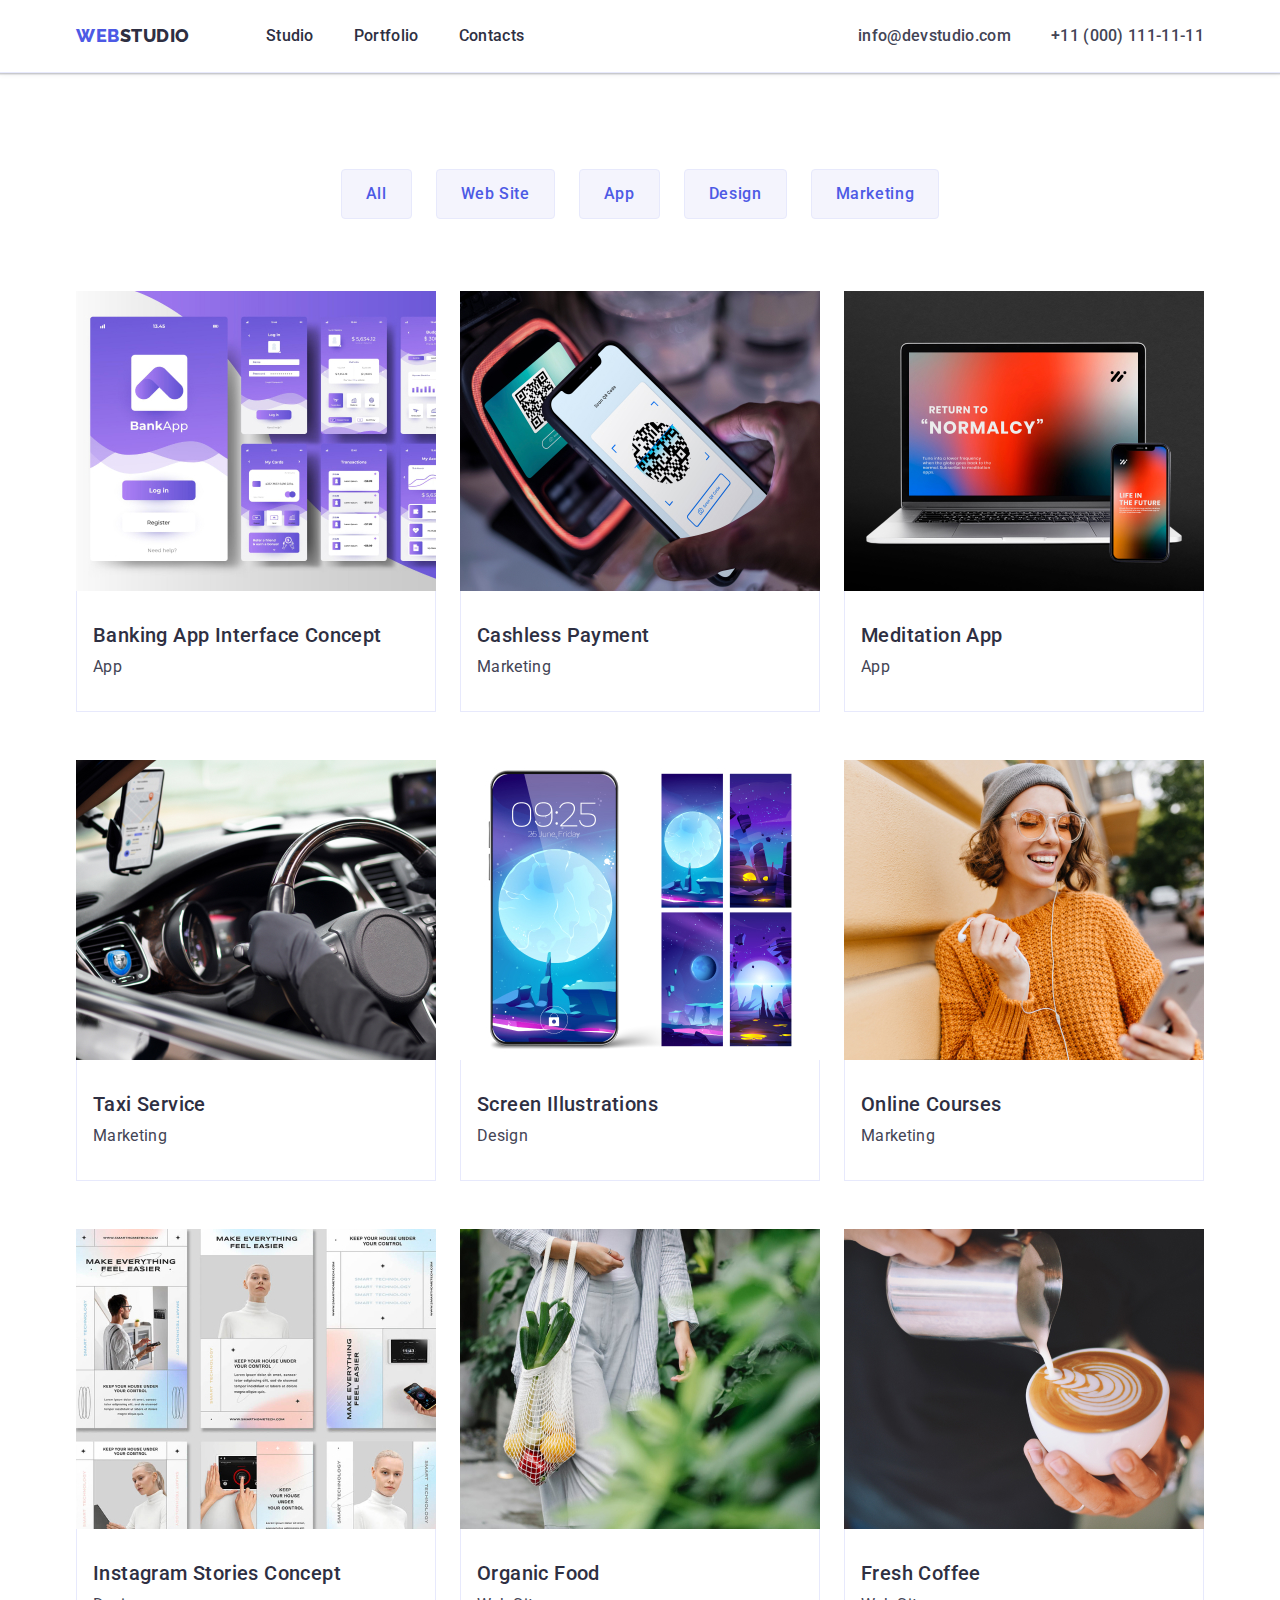
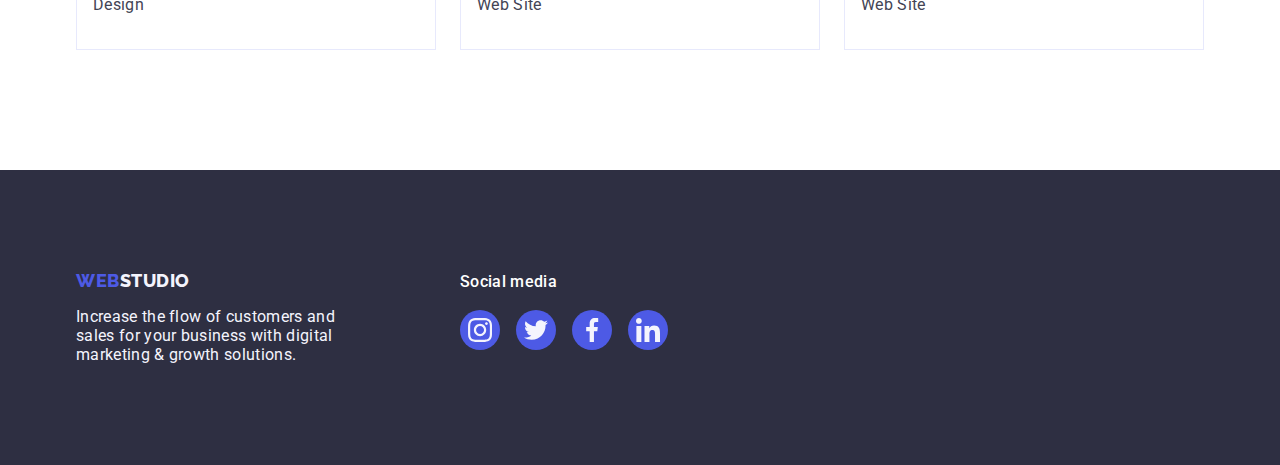
==== portfolio.html @ 4e4bcc1c "commit to main" ====
<!DOCTYPE html>
<html lang="en">
  <head>
    <meta charset="UTF-8" />
    <meta http-equiv="X-UA-Compatible" content="IE=edge" />
    <meta name="viewport" content="width=device-width, initial-scale=1.0" />
    <link
      rel="stylesheet"
      href="https://cdnjs.cloudflare.com/ajax/libs/modern-normalize/1.1.0/modern-normalize.min.css"
    />
    <title>Portfolio</title>
    <link rel="preconnect" href="https://fonts.googleapis.com" />
    <link rel="preconnect" href="https://fonts.gstatic.com" crossorigin />
    <link
      href="https://fonts.googleapis.com/css2?family=Raleway:wght@800&family=Roboto:wght@400;500;700;900&display=swap"
      rel="stylesheet"
    />
    <link rel="stylesheet" href="./css/styles.css" />
  </head>
  <body>
    <header class="page-header page-header-position">
      <div class="container header-position">
        <nav class="page-navigation nav-position">
          <a class="logo-web link logo-position" href="./index.html"
            >WEB<span class="logo_studio">Studio</span>
          </a>

          <ul class="navigation_list list menu-position">
            <li class="menu-item">
              <a class="menu-link link" href="./index.html">Studio</a>
            </li>

            <li class="menu-item">
              <a class="menu-link link" href="./portfolio.html">Portfolio</a>
            </li>

            <li class="menu-item">
              <a class="menu-link link" href="">Contacts</a>
            </li>
          </ul>
        </nav>
        <address class="header-addres adress-main">
          <ul class="header-addres-list list addres-position">
            <li>
              <a
                class="header-addres-cont link menu-link"
                href="mailto:info@devstudio.com"
                >info@devstudio.com</a
              >
            </li>
            <li>
              <a
                class="header-addres-cont link menu-link"
                href="tel:+110001111111"
                >+11 (000) 111-11-11</a
              >
            </li>
          </ul>
        </address>
      </div>
    </header>

    <main>
      <section class="section-portfolio">
        <div class="container">
          <h1 class="visually-hidden">Our products</h1>
          <ul class="list list-button-position">
            <li class="list">
              <button
                class="hero-button-portfolio button-portfolio"
                type="button"
              >
                All
              </button>
            </li>
            <li>
              <button
                class="hero-button-portfolio button-portfolio"
                type="button"
              >
                Web Site
              </button>
            </li>
            <li>
              <button
                class="hero-button-portfolio button-portfolio"
                type="button"
              >
                App
              </button>
            </li>
            <li>
              <button
                class="hero-button-portfolio button-portfolio"
                type="button"
              >
                Design
              </button>
            </li>
            <li>
              <button
                class="hero-button-portfolio button-portfolio"
                type="button"
              >
                Marketing
              </button>
            </li>
          </ul>

          <ul class="list service-list">
            <li class="service-resorces">
              <a class="link link-service-resorces" href="">
                <img
                  src="./images/Portfolio/banking_app_interface.jpg"
                  alt="Banking App Interface Concept"
                  width="360"
                  height="300"
                />
                <div class="service-position">
                  <h2 class="head-text service-title service-head-text">
                    Banking App Interface Concept
                  </h2>
                  <p class="paragraph-text">App</p>
                </div>
              </a>
            </li>
            <li class="service-resorces">
              <a class="link link-service-resorces" href="">
                <img
                  src="./images/Portfolio/cashless_payment.jpg"
                  alt="Cashless Payment"
                  width="360"
                  height="300"
                />
                <div class="service-position">
                  <h2 class="head-text service-title service-head-text">
                    Cashless Payment
                  </h2>
                  <p class="paragraph-text">Marketing</p>
                </div>
              </a>
            </li>
            <li class="service-resorces">
              <a class="link link-service-resorces" href="">
                <img
                  src="./images/Portfolio/meditation_app.jpg"
                  alt="Meditation App"
                  width="360"
                  height="300"
                />
                <div class="service-position">
                  <h2 class="head-text service-title service-head-text">
                    Meditation App
                  </h2>
                  <p class="paragraph-text">App</p>
                </div>
              </a>
            </li>
            <li class="service-resorces">
              <a class="link link-service-resorces" href="">
                <img
                  src="./images/Portfolio/taxi_service.jpg"
                  alt="Taxi Service"
                />
                <div class="service-position">
                  <h2 class="head-text service-title service-head-text">
                    Taxi Service
                  </h2>
                  <p class="paragraph-text">Marketing</p>
                </div>
              </a>
            </li>
            <li class="service-resorces">
              <a class="link link-service-resorces" href="">
                <img
                  src="./images/Portfolio/screen_illustrations.jpg"
                  alt="Screen Illustrations"
                  width="360"
                  height="300"
                />
                <div class="service-position">
                  <h2 class="head-text service-title service-head-text">
                    Screen Illustrations
                  </h2>
                  <p class="paragraph-text">Design</p>
                </div>
              </a>
            </li>
            <li class="service-resorces">
              <a class="link link-service-resorces" href="">
                <img
                  src="./images/Portfolio/online_courses.jpg"
                  alt="Online Courses"
                />
                <div class="service-position">
                  <h2 class="head-text service-title service-head-text">
                    Online Courses
                  </h2>
                  <p class="paragraph-text">Marketing</p>
                </div>
              </a>
            </li>

            <li class="service-resorces">
              <a class="link link-service-resorces" href="">
                <img
                  src="./images/Portfolio/instagram_stories_concept.jpg"
                  alt="Instagram Stories Concept"
                  width="360"
                  height="300"
                />
                <div class="service-position">
                  <h2 class="head-text service-title service-head-text">
                    Instagram Stories Concept
                  </h2>
                  <p class="paragraph-text">Design</p>
                </div>
              </a>
            </li>
            <li class="service-resorces">
              <a class="link link-service-resorces" href="">
                <img
                  src="./images/Portfolio/organic_food.jpg"
                  alt="Organic Food"
                />
                <div class="service-position">
                  <h2 class="head-text service-title service-head-text">
                    Organic Food
                  </h2>
                  <p class="paragraph-text">Web Site</p>
                </div>
              </a>
            </li>
            <li class="service-resorces">
              <a class="link link-service-resorces" href="">
                <img
                  src="./images/Portfolio/fresh_coffee.jpg"
                  alt="Fresh Coffee"
                  width="360"
                  height="300"
                />
                <div class="service-position">
                  <h2 class="head-text service-title service-head-text">
                    Fresh Coffee
                  </h2>
                  <p class="paragraph-text">Web Site</p>
                </div>
              </a>
            </li>
          </ul>
        </div>
      </section>
    </main>
   <footer class="footer">
      <div class="container footer-position-social">
        <div class="footer-position">
          <a class="logo-web link footer-logo" href="./index.html"
            >WEB<span class="logo_studio-footer">Studio</span>
          </a>
          <p class="paragraph-text-footer footer-text">
            Increase the flow of customers and sales for your business with
            digital marketing & growth solutions.
          </p>
        </div>
        <div>
          <p class="social-media">Social media</p>
          <ul class="list social-list-footer">
            <li class="social-footer">
              <a href="" class="social-list-link-footer">
                <svg
                  class="social-list-icon"
                  aria-label="icon instagram"
                  width="24"
                  height="24"
                >
                  <use href="./images/icons.svg#icon-instagram"></use>
                </svg>
              </a>
            </li>
            <li class="social-footer">
              <a href="" class="social-list-link-footer">
                <svg
                  class="social-list-icon"
                  aria-label="icon twitter"
                  width="24"
                  height="24"
                >
                  <use href="./images/icons.svg#icon-twitter"></use>
                </svg>
              </a>
            </li>
            <li class="social-footer">
              <a href="" class="social-list-link-footer">
                <svg
                  class="social-list-icon"
                  aria-label="icon facebook"
                  width="24"
                  height="24"
                >
                  <use href="./images/icons.svg#icon-facebook"></use>
                </svg>
              </a>
            </li>
            <li class="social-footer">
              <a href="" class="social-list-link-footer">
                <svg
                  class="social-list-icon"
                  aria-label="icon linkedin"
                  width="24"
                  height="24"
                >
                  <use href="./images/icons.svg#icon-linkedin"></use>
                </svg>
              </a>
            </li>
          </ul>
        </div>
      </div>
    </footer>
  </body>
</html>
---- css/styles.css ----
:root {
  --contact-color: #434455;
  --link-color: #2e2f42;
}
.list {
  list-style: none;
}

.link {
  text-decoration: none;
}

h1,
h2,
h3,
h4,
p {
  margin-top: 0;
  margin-bottom: 0;
}

ul,
ol {
  margin-top: 0;
  margin-bottom: 0;
  padding-left: 0;
}
img {
  display: block;
}
.visually-hidden {
  position: absolute;
  width: 1px;
  height: 1px;
  margin: -1px;
  border: 0;
  padding: 0;
  white-space: nowrap;
  clip-path: inset(100%);
  clip: rect(0 0 0 0);
  overflow: hidden;
}
body {
  font-family: "Roboto", sans-serif;
  color: #434455;
  background-color: #ffffff;
}

.container {
  max-width: 1158px;
  padding: 0 15px;
  margin: 0 auto;
}

.section {
  padding-top: 120px;
  padding-bottom: 120px;
}
.page-header {
  border-bottom: 1px solid #e7e9fc;
  box-shadow: 0px 2px 1px rgba(46, 47, 66, 0.08),
    0px 1px 1px rgba(46, 47, 66, 0.16), 0px 1px 6px rgba(46, 47, 66, 0.08);
}

.header-position {
  display: flex;
  align-items: center;
}
.logo-position {
  margin-right: 76px;
  align-items: center;
}
.nav-position {
  display: flex;
  align-items: center;
}
.menu-position {
  display: flex;
  gap: 40px;
}

.adress-main {
  margin-left: auto;
}
.addres-position {
  display: flex;
  gap: 40px;
  padding: 24px 0 24px;
}

.hero-section {
  padding-top: 188px;
  padding-bottom: 188px;
}
.hero-text-position {
  max-width: 496px;
  margin: auto;
}

.hero-button-position {
  min-width: 169px;
  height: 56px;
  padding: 16px 32px;
  border-radius: 4px;
  border: none;
  margin-top: 48px;
  margin-left: auto;
  margin-right: auto;
  display: block;
  min-width: 169px;
}

.our-features-position {
  display: flex;
  align-items: center;
  gap: 24px;
}
.icon-item {
  display: flex;
  align-items: center;
  justify-content: center;
  height: 112px;
  width: 264px;
  background: #f4f4fd;
  border-radius: 4px;
  margin-bottom: 8px;
}

.information-item {
  width: 264px;
}
.description-title {
  margin-bottom: 8px;
}

.section-product-position {
  padding-bottom: 120px;
}
.doing-position {
  margin-bottom: 72px;
}
.product-position {
  display: flex;
  gap: 24px;
}
.customers-item{
  padding: 120px 0;
}
.container-team {
  padding-top: 32px;
  padding-bottom: 32px;
}
.our-team-position {
  display: flex;
  gap: 24px;
}
.card-description {
  padding-top: 32px;
  padding-bottom: 32px;
}
.team-name {
  text-align: center;
  margin-bottom: 8px;
}
.job-place {
  text-align: center;
  margin-bottom: 8px;
}
.social-list-icon {
  fill: #f4f4fd;
}
.social-list {
  display: flex;
  justify-content: center;
  gap: 24px;
}
.social-list-link:hover,
.social-list-link:focus {
  background-color: #404bbf;
}
.social-list-link {
  display: flex;
  justify-content: center;
  align-items: center;
  width: 40px;
  height: 40px;
  border-radius: 50%;
  background-color: #4d5ae5;
}
.customers-list-link {
  display: flex;
  align-items: center;
  justify-content: center;
  width: 100%;
  height: 88px;
  border-radius: 4px;
  border: 1px solid #8e8f99;
  color: #8e8f99;
}
.customers-item-list {
  display: flex;
  align-items: center;
  justify-content: center;
  gap: 24px;
  color: #8e8f99;

}
.customers-list-link:hover,
.customers-list-link:focus{
  color: #404bbf;
  border-color:  #404bbf;
}
.customers-list-link:hover .customers-list-icon,
.customers-list-link:focus .customers-list-icon{
  fill: #404bbf ;
   
}
.customers-list-icon
{
  fill: currentColor;
}


.customers-list-item {
  width: calc((100% - 120px) / 6);
}
.footer-logo {
  display: inline-block;
  margin-bottom: 16px;
}
.footer-text {
  width: 264px;
}
.social-media {
  font-style: normal;
  padding-top: 0;
  font-weight: 500;
  font-size: 16px;
  line-height: 1.5;
  letter-spacing: 0.02em;
  color: #ffffff;
  margin-bottom: 16px;
}
.footer-position {
  margin-left: 0px;
  margin-right: 120px;
}
.footer-position-social {
  display: flex;
  align-items: baseline;
}
.social-list-footer {
  display: flex;
  justify-content: center;
  gap: 16px;
}
.social-list-link-footer:focus,
.social-list-link-footer:hover {
  background-color: #31d0aa;
}
.social-list-link-footer {
  display: flex;
  justify-content: center;
  align-items: center;
  width: 40px;
  height: 40px;
  border-radius: 50%;
  background-color: #4d5ae5;
}
/* <portfolio> */

.section-portfolio {
  padding-top: 96px;
  padding-bottom: 120px;
}
.list-button-position {
  display: flex;
  align-items: center;
  justify-content: center;
  gap: 24px;
  margin-bottom: 72px;
}
.button-portfolio {
  padding: 12px 24px;
  border: 1px solid #e7e9fc;
  border-radius: 4px;
}
.button-portfolio:hover,
.button-portfolio:focus {
  box-shadow: 0px 3px 1px rgba(0, 0, 0, 0.1), 0px 2px 1px rgba(0, 0, 0, 0.08),
    0px 2px 2px rgba(0, 0, 0, 0.12);
  box-shadow: 0px 3px 1px rgba(0, 0, 0, 0.1), 0px 2px 1px rgba(0, 0, 0, 0.08),
    0px 2px 2px rgba(0, 0, 0, 0.12);
}

.service-head-text {
  margin-bottom: 8px;
}
.service-list {
  display: flex;
  flex-wrap: wrap;
  column-gap: 24px;
  row-gap: 48px;
}
.service-position {
  padding: 32px 16px;
  border: 1px solid #e7e9fc;
  border-top: none;
}
.link-service-resorces {
  display: block;
}
.link-service-resorces:hover,
.link-service-resorces:focus {
  box-shadow: 0px 1px 6px rgba(46, 47, 66, 0.08),
    0px 1px 1px rgba(46, 47, 66, 0.16), 0px 2px 1px rgba(46, 47, 66, 0.08);
}
/* </portfolio> */

.logo-web {
  text-transform: uppercase;
  font-family: "Raleway", sans-serif;
  font-weight: 800;
  font-size: 18px;
  line-height: 1.17;
  letter-spacing: 0.03em;
  color: #4d5ae5;
}
.logo_studio {
  color: #2e2f42;
}

.hero {
  max-width: 1440px;
  background-repeat: no-repeat;
  background-position: center;
  background-size: cover;
  margin: auto;
  background-image: linear-gradient(
      rgba(46, 47, 66, 0.7),
      rgba(46, 47, 66, 0.7)
    ),
    url(../images/people_office.jpg);
  background-color: rgba(46, 47, 66, 0.7);
}
.hero-button:hover,
.hero-button:focus {
  background-color: #404bbf;
}
.hero-button {
  cursor: pointer;
  font-family: "Roboto", sans-serif;
  font-style: normal;
  font-weight: 500;
  font-size: 16px;
  line-height: 1.5;
  letter-spacing: 0.04em;
  background-color: #4d5ae5;
  color: #ffffff;
}
.hero-button-portfolio {
  cursor: pointer;
  font-family: "Roboto", sans-serif;
  font-style: normal;
  font-weight: 500;
  font-size: 16px;
  line-height: 1.5;
  letter-spacing: 0.04em;
  background-color: #f4f4fd;
  color: #4d5ae5;
}
.hero-button-portfolio:hover,
.hero-button-portfolio:focus {
  background-color: #404bbf;
  color: #ffffff;
  border: 1px solid transparent;
}
.menu-link:hover {
  color: #404bbf;
}
.menu-link:focus {
  color: #404bbf;
}
.menu-link {
  font-weight: 500;
  font-size: 16px;
  text-decoration: none;
  line-height: 1.5;
  letter-spacing: 0.02em;
  color: var(--link-color);
  padding: 24px 0;
}

.header-addres-cont {
  color: var(--contact-color);
}
.header-addres {
  font-style: normal;
  color: var(--contact-color);
}
.hero-text {
  text-align: center;
  font-weight: 700;
  font-size: 56px;
  line-height: 1.07;
  letter-spacing: 0.02em;
  color: #ffffff;
}
.head-text {
  font-weight: 500;
  font-size: 20px;
  line-height: 1.2;
  letter-spacing: 0.02em;
  color: #2e2f42;
}
.paragraph-text {
  font-size: 16px;
  line-height: 1.5;
  letter-spacing: 0.02em;
  color: #434455;
}
.head-text-two {
  text-align: center;
  text-transform: capitalize;
  font-weight: 700;
  font-size: 36px;
  line-height: 1.11;
  color: #2e2f42;
}

.section-four {
  background-color: #f4f4fd;
}
.our-team-list {
  box-shadow: 0px 1px 6px rgba(46, 47, 66, 0.08),
    0px 1px 1px rgba(46, 47, 66, 0.16), 0px 2px 1px rgba(46, 47, 66, 0.08);
  background-color: #ffffff;
  border-radius: 0px 0px 4px 4px;
}
.head-text-product {
  text-align: center;
  margin-bottom: 72px;
  text-transform: capitalize;
  font-weight: 700;
  font-size: 36px;
  line-height: 1.11;
  letter-spacing: 0.02em;
  color: #2e2f42;
}
.customers-text {
  margin-bottom: 72px;
  font-family: "Roboto";
  font-style: normal;
  font-weight: 700;
  font-size: 36px;
  line-height: 1.1;
  text-align: center;
  color: #2e2f42;
}
.footer {
  padding: 100px 0 100px;
  background-color: #2e2f42;
}

.paragraph-text-footer {
  font-size: 16px;
  line-height: 1.2;
  letter-spacing: 0.02em;
  color: #f4f4fd;
}
.logo_studio-footer {
  color: #f4f4fd;
}
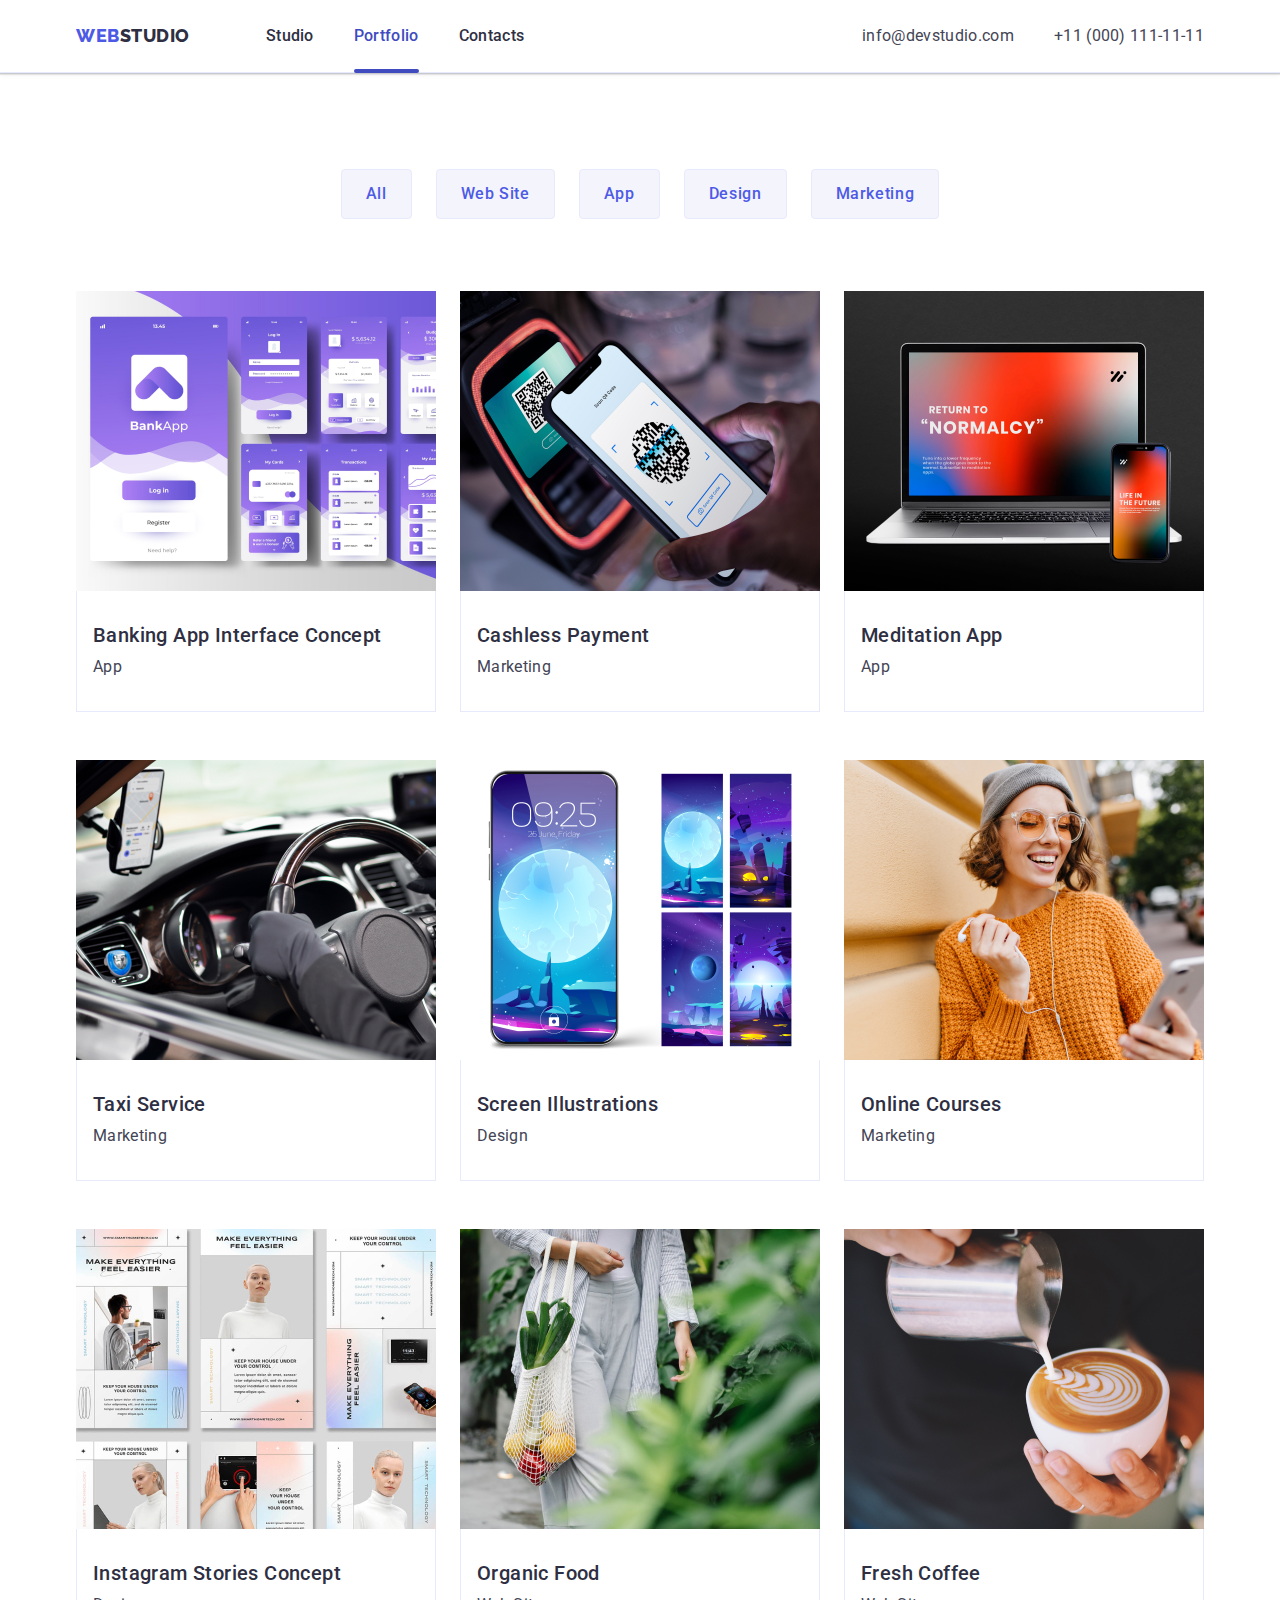
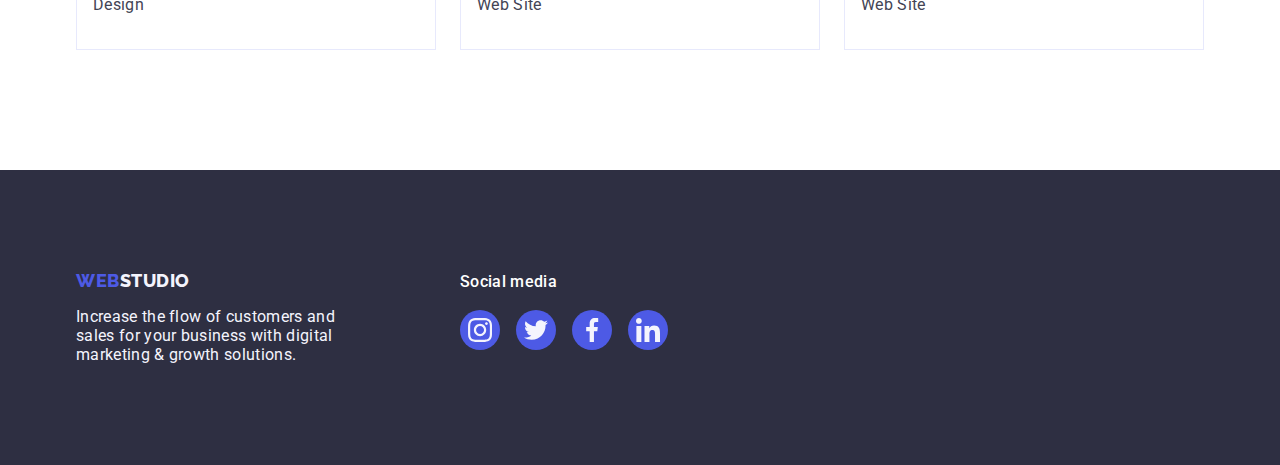
==== commit 2f579bc2: "commit to main" ====
--- a/portfolio.html
+++ b/portfolio.html
@@ -31,7 +31,11 @@
             </li>
 
             <li class="menu-item">
-              <a class="menu-link link" href="./portfolio.html">Portfolio</a>
+              <a
+                class="menu-link menu-link-activity link"
+                href="./portfolio.html"
+                >Portfolio</a
+              >
             </li>
 
             <li class="menu-item">
@@ -43,15 +47,13 @@
           <ul class="header-addres-list list addres-position">
             <li>
               <a
-                class="header-addres-cont link menu-link"
+                class="header-addres-cont link"
                 href="mailto:info@devstudio.com"
                 >info@devstudio.com</a
               >
             </li>
             <li>
-              <a
-                class="header-addres-cont link menu-link"
-                href="tel:+110001111111"
+              <a class="header-addres-cont link" href="tel:+110001111111"
                 >+11 (000) 111-11-11</a
               >
             </li>
@@ -110,12 +112,17 @@
           <ul class="list service-list">
             <li class="service-resorces">
               <a class="link link-service-resorces" href="">
-                <img
+                <div class="link-service-resorces-overlay"><img
                   src="./images/Portfolio/banking_app_interface.jpg"
                   alt="Banking App Interface Concept"
                   width="360"
                   height="300"
-                />
+                />  <p class="overlay text-overlay">
+                    14 Stylish and User-Friendly App Design Concepts · Task
+                    Manager App · Calorie Tracker App · Exotic Fruit Ecommerce
+                    App · Cloud Storage App
+                  </p>
+                </div>
                 <div class="service-position">
                   <h2 class="head-text service-title service-head-text">
                     Banking App Interface Concept
@@ -126,12 +133,19 @@
             </li>
             <li class="service-resorces">
               <a class="link link-service-resorces" href="">
-                <img
-                  src="./images/Portfolio/cashless_payment.jpg"
-                  alt="Cashless Payment"
-                  width="360"
-                  height="300"
-                />
+                <div class="link-service-resorces-overlay">
+                  <img
+                    src="./images/Portfolio/cashless_payment.jpg"
+                    alt="Cashless Payment"
+                    width="360"
+                    height="300"
+                  />
+                  <p class="overlay text-overlay">
+                    14 Stylish and User-Friendly App Design Concepts · Task
+                    Manager App · Calorie Tracker App · Exotic Fruit Ecommerce
+                    App · Cloud Storage App
+                  </p>
+                </div>
                 <div class="service-position">
                   <h2 class="head-text service-title service-head-text">
                     Cashless Payment
@@ -142,12 +156,17 @@
             </li>
             <li class="service-resorces">
               <a class="link link-service-resorces" href="">
-                <img
+                <div class="link-service-resorces-overlay"> <img
                   src="./images/Portfolio/meditation_app.jpg"
                   alt="Meditation App"
                   width="360"
                   height="300"
-                />
+                /> <p class="overlay text-overlay">
+                    14 Stylish and User-Friendly App Design Concepts · Task
+                    Manager App · Calorie Tracker App · Exotic Fruit Ecommerce
+                    App · Cloud Storage App
+                  </p>
+                </div>
                 <div class="service-position">
                   <h2 class="head-text service-title service-head-text">
                     Meditation App
@@ -158,10 +177,15 @@
             </li>
             <li class="service-resorces">
               <a class="link link-service-resorces" href="">
-                <img
+                <div class="link-service-resorces-overlay"> <img
                   src="./images/Portfolio/taxi_service.jpg"
                   alt="Taxi Service"
-                />
+                /><p class="overlay text-overlay">
+                    14 Stylish and User-Friendly App Design Concepts · Task
+                    Manager App · Calorie Tracker App · Exotic Fruit Ecommerce
+                    App · Cloud Storage App
+                  </p>
+                </div>
                 <div class="service-position">
                   <h2 class="head-text service-title service-head-text">
                     Taxi Service
@@ -172,12 +196,17 @@
             </li>
             <li class="service-resorces">
               <a class="link link-service-resorces" href="">
-                <img
+                 <div class="link-service-resorces-overlay"><img
                   src="./images/Portfolio/screen_illustrations.jpg"
                   alt="Screen Illustrations"
                   width="360"
                   height="300"
-                />
+                /><p class="overlay text-overlay">
+                    14 Stylish and User-Friendly App Design Concepts · Task
+                    Manager App · Calorie Tracker App · Exotic Fruit Ecommerce
+                    App · Cloud Storage App
+                  </p>
+                </div>
                 <div class="service-position">
                   <h2 class="head-text service-title service-head-text">
                     Screen Illustrations
@@ -188,10 +217,15 @@
             </li>
             <li class="service-resorces">
               <a class="link link-service-resorces" href="">
-                <img
+                 <div class="link-service-resorces-overlay"><img
                   src="./images/Portfolio/online_courses.jpg"
                   alt="Online Courses"
-                />
+                /><p class="overlay text-overlay">
+                    14 Stylish and User-Friendly App Design Concepts · Task
+                    Manager App · Calorie Tracker App · Exotic Fruit Ecommerce
+                    App · Cloud Storage App
+                  </p>
+                </div>
                 <div class="service-position">
                   <h2 class="head-text service-title service-head-text">
                     Online Courses
@@ -203,12 +237,17 @@
 
             <li class="service-resorces">
               <a class="link link-service-resorces" href="">
-                <img
+                <div class="link-service-resorces-overlay"><img
                   src="./images/Portfolio/instagram_stories_concept.jpg"
                   alt="Instagram Stories Concept"
                   width="360"
                   height="300"
-                />
+                /><p class="overlay text-overlay">
+                    14 Stylish and User-Friendly App Design Concepts · Task
+                    Manager App · Calorie Tracker App · Exotic Fruit Ecommerce
+                    App · Cloud Storage App
+                  </p>
+                </div>
                 <div class="service-position">
                   <h2 class="head-text service-title service-head-text">
                     Instagram Stories Concept
@@ -219,10 +258,15 @@
             </li>
             <li class="service-resorces">
               <a class="link link-service-resorces" href="">
-                <img
+               <div class="link-service-resorces-overlay"><img
                   src="./images/Portfolio/organic_food.jpg"
                   alt="Organic Food"
-                />
+                /><p class="overlay text-overlay">
+                    14 Stylish and User-Friendly App Design Concepts · Task
+                    Manager App · Calorie Tracker App · Exotic Fruit Ecommerce
+                    App · Cloud Storage App
+                  </p>
+                </div>
                 <div class="service-position">
                   <h2 class="head-text service-title service-head-text">
                     Organic Food
@@ -233,12 +277,17 @@
             </li>
             <li class="service-resorces">
               <a class="link link-service-resorces" href="">
-                <img
+                <div class="link-service-resorces-overlay"><img
                   src="./images/Portfolio/fresh_coffee.jpg"
                   alt="Fresh Coffee"
                   width="360"
                   height="300"
-                />
+                /><p class="overlay text-overlay">
+                    14 Stylish and User-Friendly App Design Concepts · Task
+                    Manager App · Calorie Tracker App · Exotic Fruit Ecommerce
+                    App · Cloud Storage App
+                  </p>
+                </div>
                 <div class="service-position">
                   <h2 class="head-text service-title service-head-text">
                     Fresh Coffee
@@ -251,7 +300,7 @@
         </div>
       </section>
     </main>
-   <footer class="footer">
+    <footer class="footer">
       <div class="container footer-position-social">
         <div class="footer-position">
           <a class="logo-web link footer-logo" href="./index.html"
--- a/css/styles.css
+++ b/css/styles.css
@@ -1,6 +1,7 @@
 :root {
   --contact-color: #434455;
   --link-color: #2e2f42;
+  --animation-active-duration:transform 500ms linear;
 }
 .list {
   list-style: none;
@@ -143,7 +144,7 @@
   display: flex;
   gap: 24px;
 }
-.customers-item{
+.customers-item {
   padding: 120px 0;
 }
 .container-team {
@@ -203,23 +204,19 @@
   justify-content: center;
   gap: 24px;
   color: #8e8f99;
-
 }
 .customers-list-link:hover,
-.customers-list-link:focus{
+.customers-list-link:focus {
   color: #404bbf;
-  border-color:  #404bbf;
+  border-color: #404bbf;
 }
 .customers-list-link:hover .customers-list-icon,
-.customers-list-link:focus .customers-list-icon{
-  fill: #404bbf ;
-   
-}
-.customers-list-icon
-{
+.customers-list-link:focus .customers-list-icon {
+  fill: #404bbf;
+}
+.customers-list-icon {
   fill: currentColor;
 }
-
 
 .customers-list-item {
   width: calc((100% - 120px) / 6);
@@ -314,6 +311,37 @@
 .link-service-resorces:focus {
   box-shadow: 0px 1px 6px rgba(46, 47, 66, 0.08),
     0px 1px 1px rgba(46, 47, 66, 0.16), 0px 2px 1px rgba(46, 47, 66, 0.08);
+}
+/* overlay */
+.link-service-resorces-overlay{
+  position: relative;
+  overflow: hidden;
+}
+.link-service-resorces:hover .overlay,
+.link-service-resorces:focus .overlay{
+transform: translateY(0%);
+}
+.overlay{
+  position: absolute;
+  top: 0;
+  left: 0;
+  width: 100%;
+  height: 100%;
+  padding: 15px;
+  background: #4D5AE5;
+  color: #ffffff;
+  overflow: auto;
+  transform: translateY(100%);
+  transition: transform 500ms linear;
+}
+.text-overlay{
+font-style: normal;
+font-size: 16px;
+line-height: 1.5;
+letter-spacing: 0.02em;
+color: #F4F4FD;
+padding: 40px 32px 0px 32px;
+
 }
 /* </portfolio> */
 
@@ -375,13 +403,23 @@
   color: #ffffff;
   border: 1px solid transparent;
 }
-.menu-link:hover {
-  color: #404bbf;
-}
+.menu-link:hover,
 .menu-link:focus {
   color: #404bbf;
 }
+
+.menu-link-activity::after {
+    content: '';
+    position: absolute;
+    left: 0;
+    bottom: -1px;
+    width: 100%;
+    height: 4px;
+    background-color:#404bbf;
+    border-radius: 2px;
+}
 .menu-link {
+  display:block ;
   font-weight: 500;
   font-size: 16px;
   text-decoration: none;
@@ -389,9 +427,25 @@
   letter-spacing: 0.02em;
   color: var(--link-color);
   padding: 24px 0;
-}
-
+  transition: color 250ms cubic-bezier(0.4, 0, 0.2, 1);
+}
+.menu-link-activity{
+position: relative;
+  color: #404bbf;
+}
+.header-addres-cont:hover,
+.header-addres-cont:focus {
+  color: #404bbf;
+}
 .header-addres-cont {
+  font-family: "Roboto";
+  font-style: normal;
+  font-size: 16px;
+  line-height: 1.5;
+  letter-spacing: 0.02em;
+  color: var(--link-color);
+  padding: 24px 0;
+  transition: color 250ms cubic-bezier(0.4, 0, 0.2, 1);
   color: var(--contact-color);
 }
 .header-addres {
@@ -471,3 +525,54 @@
 .logo_studio-footer {
   color: #f4f4fd;
 }
+.backdrop{
+  position: fixed;
+  top: 0;
+  left: 0;
+  width: 100%;
+  height: 100%;
+  background-color: rgba(46, 47, 66, 0.4);;
+}
+.modal{
+  position: absolute;
+  top: 50%;
+  left: 50%;
+  transform: translate(-50%, -50%);
+  width: 408px;
+height: 584px;
+background: #FCFCFC;
+box-shadow: 0px 1px 1px rgba(0, 0, 0, 0.14), 0px 1px 3px rgba(0, 0, 0, 0.12), 0px 2px 1px rgba(0, 0, 0, 0.2);
+border-radius: 4px;
+}
+.modal-close-button{
+ position: absolute;
+    top: 24px;
+    right: 24px;
+    display: flex;
+    justify-content: center;
+    align-items: center;
+    width: 24px;
+    height: 24px;
+    padding: 0;
+    border: 1px solid rgba(0, 0, 0, 0.1);
+    border-radius: 50%;
+    background-color: #E7E9FC;
+
+}
+.modal-close-button:hover
+.modal-close-button:focus{
+  background-color: #404bbf;
+}
+.modal-close-button:hover .modal-icon-svg,
+.modal-close-button:focus .modal-icon-svg{
+  fill: #F4F4FD;;
+}
+.modal-icon-svg{
+  fill: #2E2F42;;
+  transition: var(--animation-active-duration);
+}
+.is-hidden{
+  opacity: 0;
+  visibility: hidden;
+  pointer-events: none;
+}